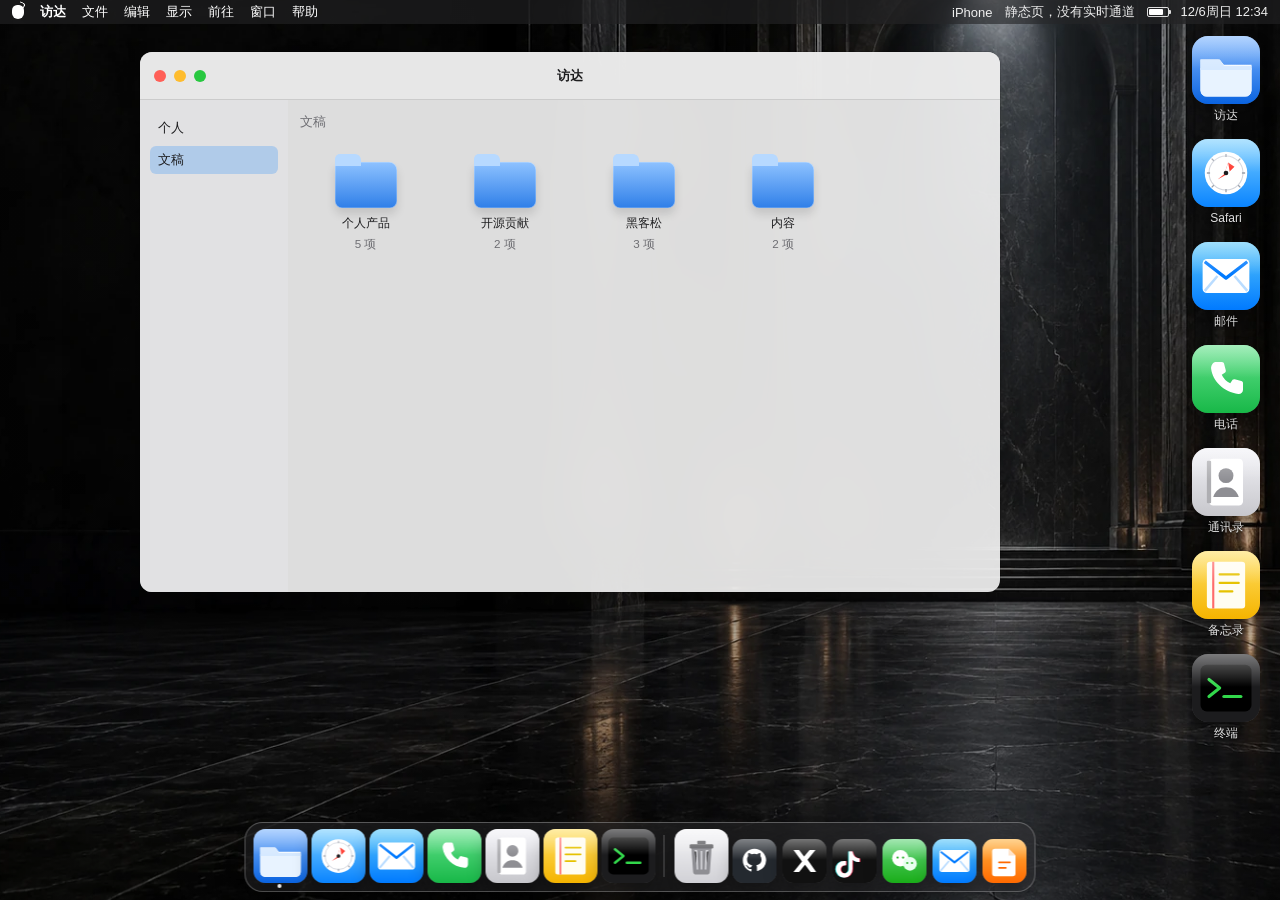
==== desktop.html @ 830ed11b "发布剑室的静态页面，接通后播放学海路录音。" ====
<!DOCTYPE html>
<html lang="zh-CN">
<head>
  <meta charset="UTF-8">
  <meta name="viewport" content="width=device-width, initial-scale=1">
  <title>杨锟的 Mac</title>
  <link rel="icon" href="images/favicon.ico">
  <link rel="stylesheet" href="desk.css">
</head>
<body>
  <div class="mac" data-presence>
    <header class="menubar">
      <div class="menuleft">
        <span class="mark" aria-hidden="true"></span>
        <b class="appname">访达</b>
        <span>文件</span><span>编辑</span><span>显示</span><span>前往</span><span>窗口</span><span>帮助</span>
      </div>
      <div class="menuright">
        <a href="phone.html">iPhone</a>
        <span data-presence-label>连接中</span>
        <span class="battery" aria-hidden="true"></span>
        <time class="clock"></time>
      </div>
    </header>
    <div class="desktop">
      <div class="icons"></div>
      <div class="windows"></div>
    </div>
    <nav class="dock" aria-label="程序坞"></nav>
    <div class="cursors"></div>
  </div>
  <script src="profile.js"></script>
  <script src="views.js"></script>
  <script src="icons.js"></script>
  <script src="presence-client.js"></script>
  <script src="shell.js"></script>
</body>
</html>
---- desk.css ----
* { box-sizing: border-box; }
html, body { margin: 0; height: 100%; overflow: hidden; }
body { font-family: -apple-system, BlinkMacSystemFont, "SF Pro Text", "PingFang SC", "Helvetica Neue", sans-serif; }
button, input { font: inherit; }
.mac {
  height: 100dvh;
  display: flex;
  flex-direction: column;
  color: #fff;
  background:
    linear-gradient(180deg, rgba(0,0,0,.15), rgba(0,0,0,.28)),
    url("images/longclaw-hall-v1.webp") center/cover no-repeat #1d3d73;
}
.menubar {
  height: 24px;
  flex: none;
  display: flex;
  align-items: center;
  justify-content: space-between;
  padding: 0 12px;
  background: rgba(36, 36, 38, .62);
  backdrop-filter: blur(22px) saturate(1.4);
  -webkit-backdrop-filter: blur(22px) saturate(1.4);
  font-size: 13px;
  z-index: 80;
}
.menuleft, .menuright { display: flex; align-items: center; gap: 16px; }
.menuright { gap: 12px; color: rgba(255,255,255,.92); }
.menubar a { color: inherit; text-decoration: none; }
.appname { font-weight: 680; }
.mark {
  width: 12px; height: 14px; border-radius: 6px 6px 7px 7px;
  background: #fff; display: inline-block; position: relative;
}
.mark::after {
  content: ""; position: absolute; right: -1px; top: -3px; width: 5px; height: 4px;
  border-radius: 4px; border: 1.4px solid #fff; border-left-color: transparent; transform: rotate(30deg);
}
.battery {
  width: 22px; height: 10px; border: 1px solid rgba(255,255,255,.85); border-radius: 2px; position: relative;
}
.battery::before { content: ""; position: absolute; inset: 1px 5px 1px 1px; background: #fff; border-radius: 1px; }
.battery::after { content: ""; position: absolute; right: -3px; top: 2px; width: 2px; height: 4px; background: rgba(255,255,255,.85); border-radius: 0 1px 1px 0; }
.desktop { position: relative; flex: 1; min-height: 0; }
.icons {
  position: absolute; top: 12px; right: 8px; z-index: 2;
  display: flex; flex-direction: column; gap: 16px;
}
.icons button, .dock button {
  appearance: none; background: transparent; border: 0; color: #fff; cursor: pointer; padding: 0;
}
.icons button { width: 92px; text-align: center; }
.icons span {
  display: block; margin-top: 4px; font-size: 12px; line-height: 1.25;
  text-shadow: 0 1px 2px rgba(0,0,0,.85);
}
.app-icon {
  width: 58px; height: 58px; margin: 0 auto; border-radius: 14px;
  display: grid; place-items: center;
  box-shadow: 0 10px 18px rgba(0,0,0,.28), inset 0 0 0 1px rgba(255,255,255,.18);
}
.app-icon svg { width: 32px; height: 32px; }
.windows { position: absolute; inset: 0; }
.win {
  position: absolute; min-width: 320px; min-height: 220px;
  display: flex; flex-direction: column; color: #1d1d1f;
  background: rgba(246,246,246,.9);
  border-radius: 12px; overflow: hidden;
  box-shadow: 0 22px 70px rgba(0,0,0,.38), 0 0 0 .5px rgba(0,0,0,.25);
  backdrop-filter: blur(28px) saturate(1.3);
}
.win.min { display: none; }
.win.max { left: 8px !important; right: 8px; top: 8px !important; bottom: 86px; width: auto !important; height: auto !important; }
.titlebar {
  height: 48px; flex: none; display: grid; grid-template-columns: 78px 1fr 78px; align-items: center;
  border-bottom: .5px solid rgba(0,0,0,.12); cursor: grab; user-select: none;
  background: rgba(236,236,236,.72);
}
.titlebar h2 { margin: 0; text-align: center; font-size: 13px; font-weight: 600; }
.lights { display: flex; gap: 8px; padding-left: 14px; }
.lights button {
  width: 12px; height: 12px; border-radius: 50%; border: 0; padding: 0; cursor: pointer;
  color: rgba(0,0,0,.55); font-size: 9px; line-height: 12px;
}
.lights [data-act="close"] { background: #ff5f57; }
.lights [data-act="min"] { background: #febc2e; }
.lights [data-act="max"] { background: #28c840; }
.titlebar:hover [data-act="close"]::after { content: "×"; }
.titlebar:hover [data-act="min"]::after { content: "–"; }
.titlebar:hover [data-act="max"]::after { content: "+"; }
.win-body { flex: 1; min-height: 0; overflow: auto; padding: 16px 18px 18px; font-size: 14px; line-height: 1.55; }
.win-body a { color: #007aff; }
.lede { margin: 0 0 8px; font-size: 22px; font-weight: 650; letter-spacing: -.02em; }
.facts { display: grid; grid-template-columns: 1fr 1fr; gap: 12px 18px; margin: 16px 0 0; }
.facts div { border-top: .5px solid rgba(0,0,0,.12); padding-top: 8px; }
.facts dt { color: #6e6e73; font-size: 12px; }
.facts dd { margin: 2px 0 0; }
.finder { display: grid; grid-template-columns: 148px 1fr; height: 100%; margin: -16px -18px; min-height: 280px; }
.finder aside { background: rgba(226,226,228,.85); padding: 14px 10px; display: flex; flex-direction: column; gap: 4px; font-size: 13px; }
.finder aside span, .finder aside b { padding: 4px 8px; border-radius: 6px; font-weight: 500; }
.finder aside .on { background: rgba(0,122,255,.22); }
.finder .pane { padding: 12px; overflow: auto; }
.works { list-style: none; margin: 0; padding: 0; }
.works li { display: flex; gap: 10px; align-items: center; padding: 8px; border-radius: 8px; }
.works li:hover { background: rgba(0,122,255,.08); }
.works img { width: 32px; height: 32px; border-radius: 8px; background: #eee; object-fit: cover; }
.works p { margin: 2px 0 0; color: #6e6e73; font-size: 12px; }
.contact { display: grid; grid-template-columns: 1fr 150px; gap: 16px; }
.chips { display: flex; flex-wrap: wrap; gap: 8px; }
.chip { text-decoration: none; background: #fff; border-radius: 999px; padding: 5px 10px; box-shadow: inset 0 0 0 .5px rgba(0,0,0,.15); }
.contact img { width: 150px; border-radius: 12px; }
.contact figcaption { text-align: center; color: #6e6e73; font-size: 12px; }
.is-term { padding: 0; background: #1e1e1e; color: #f2f2f2; }
.term { height: 100%; min-height: 240px; display: flex; flex-direction: column; font-family: ui-monospace, "SF Mono", Menlo, monospace; font-size: 13px; }
.term pre { flex: 1; margin: 0; padding: 12px 14px; white-space: pre-wrap; }
.term form { display: flex; gap: 8px; align-items: center; padding: 0 14px 12px; }
.term .prompt { color: #39ff78; }
.term input { flex: 1; background: transparent; border: 0; color: #fff; outline: none; }
.term button { display: none; }
.grip { position: absolute; right: 0; bottom: 0; width: 16px; height: 16px; cursor: nwse-resize; }
.dock {
  position: absolute; left: 50%; bottom: 8px; transform: translateX(-50%);
  display: flex; align-items: flex-end; gap: 6px; z-index: 70;
  padding: 6px 8px 8px; border-radius: 18px;
  background: rgba(48, 48, 52, .42);
  border: .5px solid rgba(255,255,255,.28);
  backdrop-filter: blur(22px) saturate(1.5);
  box-shadow: 0 10px 30px rgba(0,0,0,.28);
}
.dock .app-icon { width: 52px; height: 52px; border-radius: 12px; }
.dock button { position: relative; width: 52px; }
.dock button[data-open="true"]::after {
  content: ""; position: absolute; left: 50%; bottom: -5px; width: 4px; height: 4px;
  border-radius: 50%; background: rgba(255,255,255,.9); transform: translateX(-50%);
}
.dock .sep { width: 1px; align-self: stretch; margin: 6px 4px; background: rgba(255,255,255,.28); }
.cursors { position: absolute; inset: 0; pointer-events: none; z-index: 90; }
.cursor { position: absolute; transform: translate(-2px, -2px); }
.cursor i { display: block; width: 14px; height: 16px; background: var(--c, #fff); clip-path: polygon(0 0, 100% 70%, 58% 70%, 78% 100%, 62% 100%, 42% 70%, 0 70%); }
.cursor b { display: inline-block; margin-left: 12px; font-size: 11px; font-weight: 600; color: #111; background: var(--c, #fff); border-radius: 999px; padding: 1px 6px; }

.app-icon { position: relative; overflow: hidden; }
.app-icon::after { content: ""; position: absolute; left: 0; right: 0; top: 0; height: 48%; background: linear-gradient(180deg, rgba(255,255,255,.42), rgba(255,255,255,0)); }
.finder aside button { text-align: left; background: transparent; border: 0; border-radius: 6px; padding: 5px 8px; color: inherit; cursor: pointer; }
.finder aside button.on { background: rgba(0,122,255,.22); }
.works li em { margin-left: auto; color: #8e8e93; font-style: normal; font-size: 12px; }
.file-badge { width: 32px; height: 32px; border-radius: 8px; display: grid; place-items: center; background: #e8e8ed; color: #1d1d1f; }
.notes { display: flex; flex-direction: column; gap: 10px; }
.note { background: #fff; border-radius: 10px; padding: 12px 14px; box-shadow: inset 0 0 0 .5px rgba(0,0,0,.06); }
.note h3 { margin: 0 0 4px; font-size: 15px; }
.note p { margin: 0; color: #3a3a3c; }
.safari-bar { height: 36px; margin: -16px -18px 12px; display: flex; align-items: center; padding: 0 14px; background: #f3f3f5; border-bottom: .5px solid rgba(0,0,0,.08); color: #6e6e73; }
.marks { list-style: none; margin: 0; padding: 0; }
.marks a { display: flex; justify-content: space-between; gap: 12px; padding: 10px 4px; border-bottom: .5px solid rgba(0,0,0,.08); text-decoration: none; color: inherit; }
.marks b { color: #007aff; }
.marks span { color: #6e6e73; }
.fine { color: #6e6e73; font-size: 13px; }
.dock button.social .app-icon { width: 44px; height: 44px; border-radius: 11px; }
.dock button.social { width: 44px; }

.is-finder, .is-safari, .is-term { padding: 0; display: flex; flex-direction: column; }
.finder, .browser, .term { flex: 1; min-height: 0; }
.finder { display: grid; grid-template-columns: 148px 1fr; height: 100%; margin: 0; }
.pane { padding: 16px 18px; overflow: auto; }
.filegrid { display: grid; grid-template-columns: repeat(auto-fill, minmax(112px, 1fr)); gap: 14px 8px; }
.file { background: transparent; border: 0; color: inherit; cursor: pointer; text-align: center; padding: 8px 4px; border-radius: 10px; }
.file:hover { background: rgba(0,122,255,.1); }
.file img, .file .file-badge { width: 52px; height: 52px; margin: 0 auto 6px; display: grid; place-items: center; }
.file b { display: block; font-size: 12px; font-weight: 560; }
.file small { color: #6e6e73; }
.folder { width: 62px; height: 46px; margin: 8px auto 6px; display: block; position: relative; border-radius: 3px 8px 7px 7px; background: linear-gradient(180deg, #8ec2ff, #2f7fe8); box-shadow: inset 0 0 0 .5px rgba(255,255,255,.4), 0 6px 10px rgba(0,0,0,.12); }
.folder::before { content: ""; position: absolute; left: 0; top: -8px; width: 26px; height: 12px; border-radius: 5px 6px 0 0; background: #b7d9ff; }
.crumbs { display: flex; gap: 6px; align-items: center; margin: 0 0 14px; color: #6e6e73; font-size: 13px; }
.crumbs button { border: 0; background: transparent; color: #007aff; cursor: pointer; padding: 0; }
.project { display: flex; gap: 16px; align-items: flex-start; background: #fff; border-radius: 12px; padding: 16px; }
.project img, .project .file-badge { width: 64px; height: 64px; border-radius: 14px; }
.project h3 { margin: 0 0 6px; }
.project p { margin: 0 0 10px; color: #3a3a3c; }
.browser { display: flex; flex-direction: column; background: #fff; }
.tabbar { display: flex; gap: 4px; padding: 6px 8px 0; background: #e4e4e6; overflow: auto; }
.tab { border: 0; background: transparent; border-radius: 8px 8px 0 0; padding: 6px 12px; color: #333; cursor: pointer; }
.tab.on { background: #fff; }
.toolbar { display: flex; gap: 8px; align-items: center; padding: 8px 10px; background: #f3f3f5; border-bottom: .5px solid rgba(0,0,0,.08); }
.toolbar button { width: 28px; height: 28px; border-radius: 50%; border: 0; background: #fff; cursor: pointer; }
.url { flex: 1; background: #fff; border-radius: 8px; padding: 6px 10px; font-size: 12px; color: #333; overflow: hidden; white-space: nowrap; }
.viewport { flex: 1; min-height: 0; background: #fff; }
.viewport iframe { width: 100%; height: 100%; border: 0; }
.start { padding: 8px 4px 12px; }
.marks button { width: 100%; display: flex; justify-content: space-between; gap: 12px; background: transparent; border: 0; border-bottom: .5px solid rgba(0,0,0,.08); padding: 10px 4px; cursor: pointer; text-align: left; }
.chip { cursor: pointer; }
.icons .app-icon { width: 68px; height: 68px; border-radius: 16px; }
.dock .app-icon { width: 54px; height: 54px; }

.blocked { padding: 48px 28px; }
.blocked a { color: #007aff; }

.app-icon { border-radius: 22%; }
.addr, .mailapp { display: grid; grid-template-columns: 180px 1fr; height: 100%; min-height: 420px; margin: -16px -18px; }
.addr aside, .mailapp aside { background: rgba(232,232,234,.9); padding: 10px; display: flex; flex-direction: column; gap: 4px; }
.addr aside button, .mailapp aside button, .mail-list button { display: flex; gap: 8px; align-items: center; text-align: left; border: 0; background: transparent; border-radius: 8px; padding: 6px 8px; cursor: pointer; color: inherit; }
.addr aside button.on, .mailapp aside button.on, .mail-list button.on { background: rgba(0,122,255,.18); }
.addr aside b, .who .orb, .call-screen .orb { width: 28px; height: 28px; border-radius: 50%; display: grid; place-items: center; background: #8e8e93; color: #fff; }
.who { padding: 28px; }
.who .orb, .call-screen .orb { width: 84px; height: 84px; font-size: 32px; margin-bottom: 8px; background: linear-gradient(#7eb6ff,#1d6fe8); }
.who figure img { width: 140px; border-radius: 12px; }
.mailapp { grid-template-columns: 150px 220px 1fr; }
.mail-list { border-right: .5px solid rgba(0,0,0,.08); overflow: auto; }
.mail-list button { flex-direction: column; align-items: flex-start; width: 100%; }
.mail-main { padding: 16px 18px; overflow: auto; }
.compose { display: flex; flex-direction: column; gap: 8px; }
.compose input, .compose textarea { width: 100%; border: .5px solid rgba(0,0,0,.15); border-radius: 8px; padding: 8px; }
.compose textarea { min-height: 180px; }
.dialer { min-height: 480px; display: flex; align-items: center; justify-content: center; background: #111; color: #fff; margin: -16px -18px; }
.keypad, .call-screen { text-align: center; }
.keys { display: grid; grid-template-columns: repeat(3, 64px); gap: 10px; justify-content: center; margin: 12px 0; }
.keys button, .call-go, .call-actions button { border: 0; border-radius: 50%; width: 64px; height: 64px; background: #2c2c2e; color: #fff; cursor: pointer; }
.call-go { width: auto; border-radius: 999px; padding: 0 18px; background: #30d158; }
.call-actions { display: flex; gap: 18px; justify-content: center; margin-top: 18px; }
.hang { background: #ff453a !important; }
.call-screen .orb { margin: 0 auto 10px; }

.app-icon svg { width: 100%; height: 100%; display: block; }
.app-icon { background: transparent; }
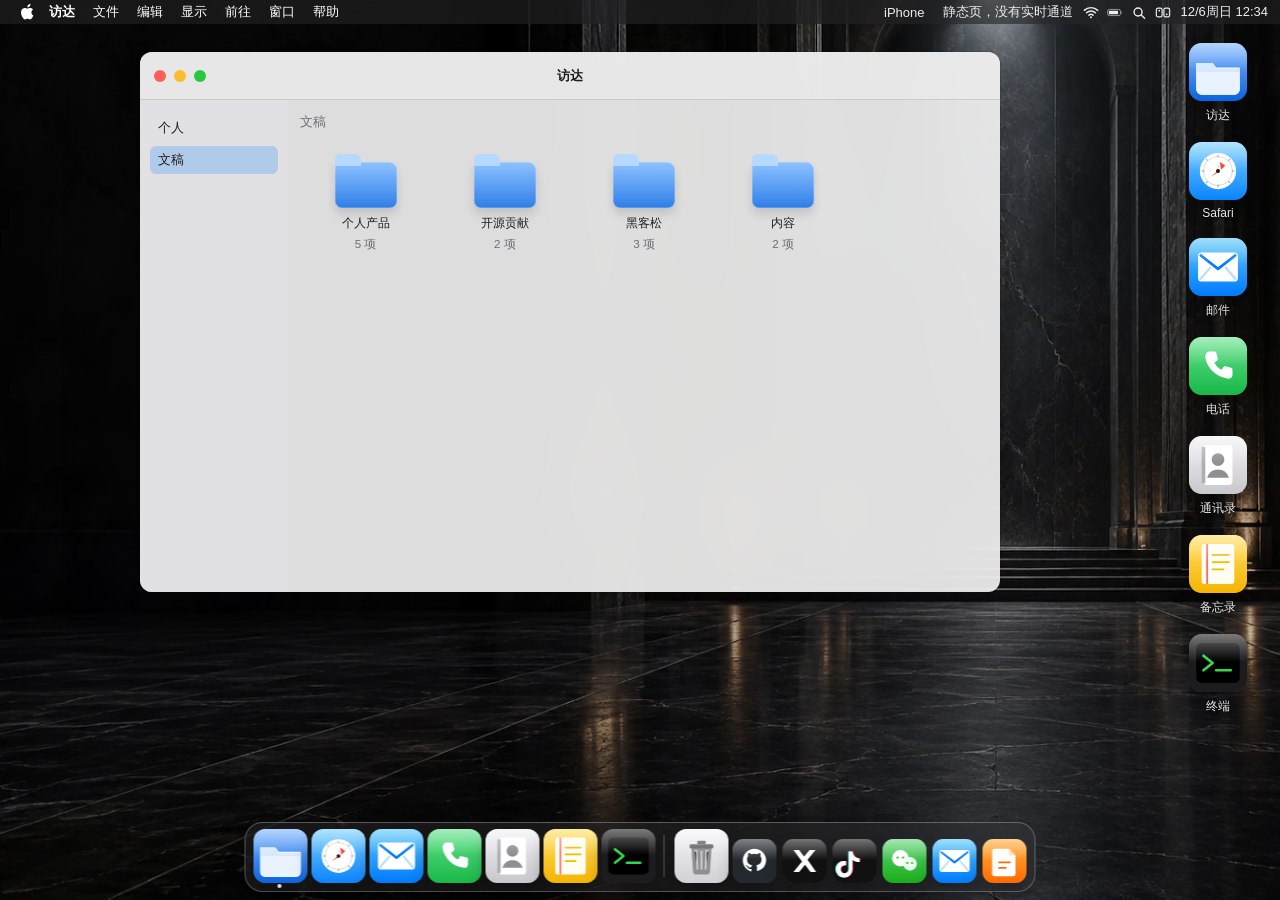
==== commit 9337de29: "接上新的桌面菜单和 iPhone 全屏页面。" ====
--- a/desktop.html
+++ b/desktop.html
@@ -4,29 +4,47 @@
   <meta charset="UTF-8">
   <meta name="viewport" content="width=device-width, initial-scale=1">
   <title>杨锟的 Mac</title>
+  <script>
+    if (!/[?&]desk=1(?:&|$)/.test(location.search) && /iPhone|iPod|Android.+Mobile|Windows Phone/i.test(navigator.userAgent)) {
+      location.replace("phone.html");
+    }
+  </script>
   <link rel="icon" href="images/favicon.ico">
   <link rel="stylesheet" href="desk.css">
 </head>
 <body>
   <div class="mac" data-presence>
     <header class="menubar">
-      <div class="menuleft">
-        <span class="mark" aria-hidden="true"></span>
-        <b class="appname">访达</b>
-        <span>文件</span><span>编辑</span><span>显示</span><span>前往</span><span>窗口</span><span>帮助</span>
+      <div class="mb-left">
+        <button type="button" class="mb-item mb-apple" data-menu="apple" aria-label="苹果菜单">
+          <svg viewBox="0 0 20 24" aria-hidden="true"><path fill="currentColor" d="M15.2 12.6c0-2.6 2.1-3.9 2.2-4-1.2-1.8-3.1-2-3.8-2-1.6-.2-3.1.9-3.9.9-.8 0-2-.9-3.3-.9-1.7 0-3.3 1-4.2 2.5-1.8 3.1-.5 7.8 1.3 10.3.9 1.2 1.9 2.6 3.2 2.5 1.3-.1 1.8-.8 3.3-.8 1.5 0 1.9.8 3.3.8 1.4 0 2.3-1.3 3.1-2.5 1-1.5 1.4-2.9 1.4-3-.1 0-2.6-1.1-2.6-3.8z"/><path fill="currentColor" d="M12.9 4.2c.7-.9 1.2-2.1 1-3.3-1.1.1-2.3.7-3 1.6-.7.8-1.3 2-1.1 3.2 1.2.1 2.4-.6 3.1-1.5z"/></svg>
+        </button>
+        <button type="button" class="mb-item mb-appname" data-menu="app"><b class="appname">访达</b></button>
+        <button type="button" class="mb-item" data-menu="file">文件</button>
+        <button type="button" class="mb-item" data-menu="edit">编辑</button>
+        <button type="button" class="mb-item" data-menu="view">显示</button>
+        <button type="button" class="mb-item" data-menu="go">前往</button>
+        <button type="button" class="mb-item" data-menu="window">窗口</button>
+        <button type="button" class="mb-item" data-menu="help">帮助</button>
       </div>
-      <div class="menuright">
-        <a href="phone.html">iPhone</a>
-        <span data-presence-label>连接中</span>
-        <span class="battery" aria-hidden="true"></span>
+      <div class="mb-right">
+        <a class="mb-item mb-link" href="phone.html" title="切到 iPhone 版">iPhone</a>
+        <span class="mb-presence" data-presence-label>连接中</span>
+        <span class="mb-status" aria-hidden="true">
+          <svg class="st-ic" viewBox="0 0 18 14"><path d="M1.4 4.6a11 11 0 0 1 15.2 0" fill="none" stroke="currentColor" stroke-width="1.6" stroke-linecap="round"/><path d="M4 7.4a7 7 0 0 1 10 0" fill="none" stroke="currentColor" stroke-width="1.6" stroke-linecap="round"/><path d="M6.6 10.1a3.2 3.2 0 0 1 4.8 0" fill="none" stroke="currentColor" stroke-width="1.6" stroke-linecap="round"/><circle cx="9" cy="12.4" r="1.1" fill="currentColor"/></svg>
+          <svg class="st-ic st-battery" viewBox="0 0 26 14"><rect x="1" y="2" width="21" height="10" rx="3" fill="none" stroke="currentColor" stroke-width="1.3" opacity=".7"/><rect x="3" y="4" width="15" height="6" rx="1.5" fill="currentColor"/><path d="M23.5 5.2v3.6a2 2 0 0 0 0-3.6z" fill="currentColor" opacity=".7"/></svg>
+          <svg class="st-ic" viewBox="0 0 16 14"><circle cx="7" cy="6.4" r="4.3" fill="none" stroke="currentColor" stroke-width="1.5"/><path d="M10.4 9.8 14 13.2" fill="none" stroke="currentColor" stroke-width="1.5" stroke-linecap="round"/></svg>
+          <svg class="st-ic" viewBox="0 0 18 14"><rect x="1.5" y="2" width="6.5" height="10" rx="2" fill="none" stroke="currentColor" stroke-width="1.3"/><rect x="10" y="2" width="6.5" height="10" rx="2" fill="none" stroke="currentColor" stroke-width="1.3"/><circle cx="4.8" cy="5" r="1" fill="currentColor"/><circle cx="13.2" cy="9" r="1" fill="currentColor"/></svg>
+        </span>
         <time class="clock"></time>
       </div>
     </header>
     <div class="desktop">
-      <div class="icons"></div>
+      <div class="desk-icons" aria-label="桌面项目"></div>
       <div class="windows"></div>
     </div>
     <nav class="dock" aria-label="程序坞"></nav>
+    <div class="menu-pop" hidden></div>
     <div class="cursors"></div>
   </div>
   <script src="profile.js"></script>
--- a/desk.css
+++ b/desk.css
@@ -221,3 +221,17 @@
 
 .app-icon svg { width: 100%; height: 100%; display: block; }
 .app-icon { background: transparent; }
+
+.mb-left, .mb-right { display: flex; align-items: center; gap: 2px; min-width: 0; }
+.mb-right { gap: 10px; margin-left: auto; color: rgba(255,255,255,.92); }
+.mb-item { appearance: none; background: transparent; border: 0; color: inherit; font: inherit; padding: 2px 8px; border-radius: 4px; }
+.mb-item:hover, .mb-item:focus-visible { background: rgba(255,255,255,.16); }
+.mb-apple svg { width: 15px; height: 18px; display: block; }
+.mb-appname { font-weight: 650; padding-left: 4px; }
+.mb-link { text-decoration: none; }
+.mb-status { display: flex; align-items: center; gap: 8px; }
+.st-ic { width: 16px; height: 13px; display: block; }
+.desk-icons { position: absolute; top: 18px; right: 16px; display: flex; flex-direction: column; gap: 16px; z-index: 2; }
+.desk-icons button, .dock button { appearance: none; background: transparent; border: 0; color: #fff; cursor: pointer; }
+.desk-icons button { width: 92px; text-align: center; }
+.desk-icons span { display: block; margin-top: 6px; font-size: 12px; text-shadow: 0 1px 2px rgba(0,0,0,.7); }
